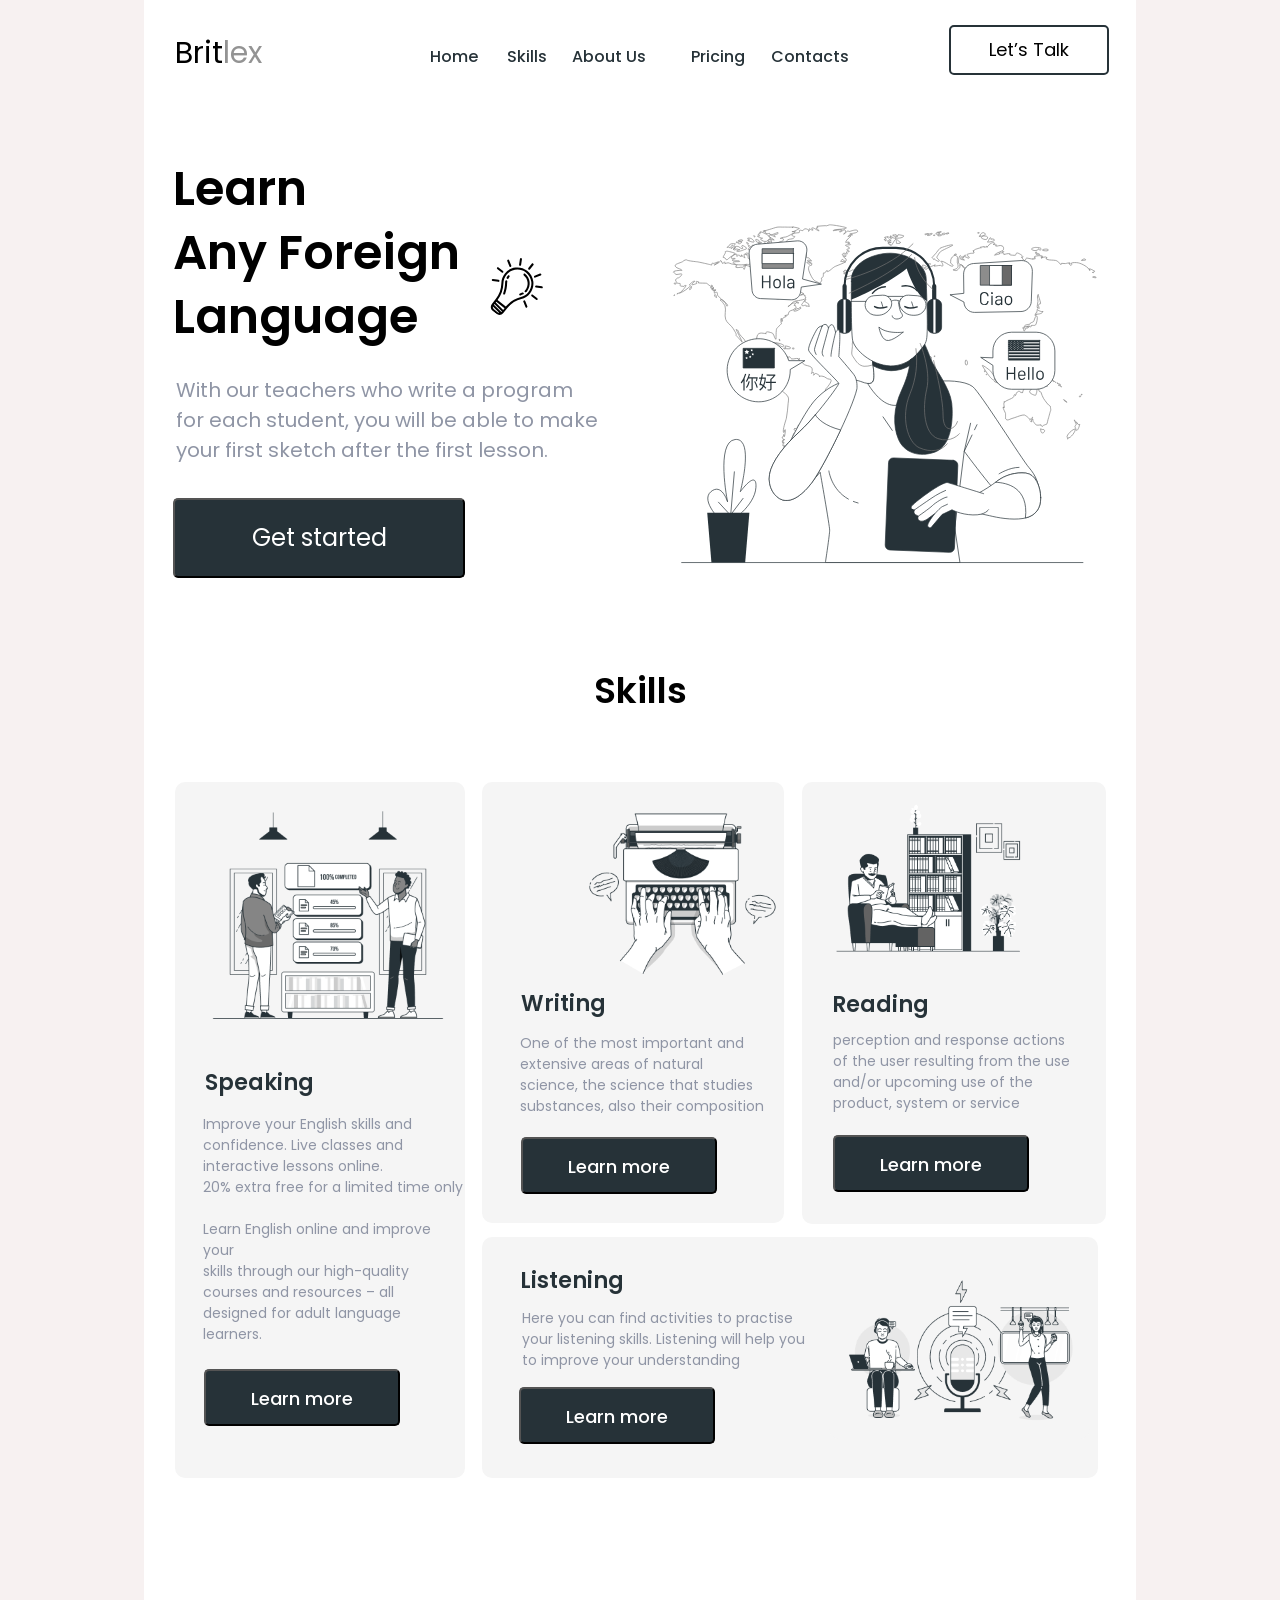
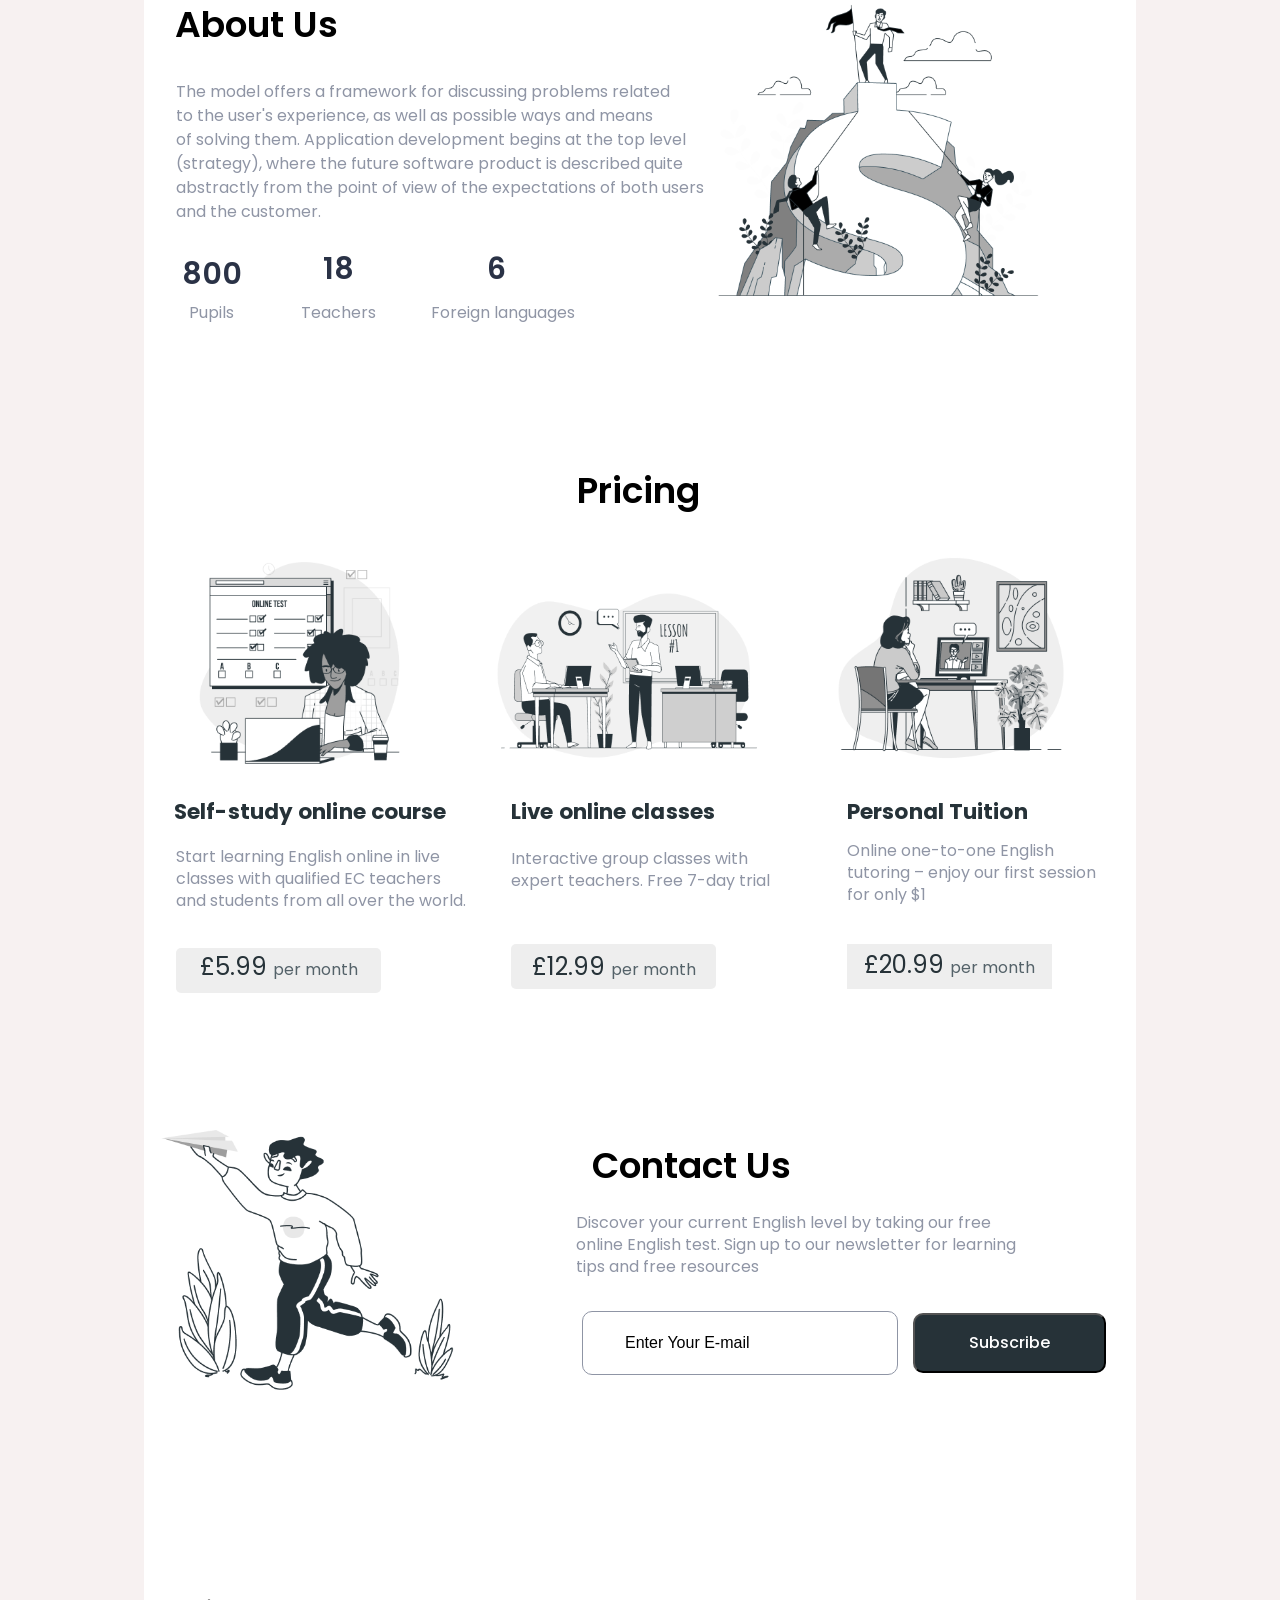
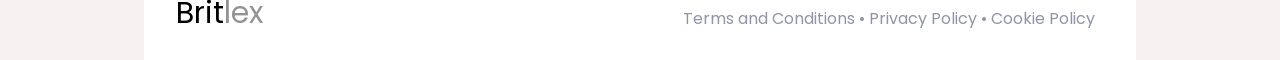
==== desktop922.html @ 89e2dfa2 "130426" ====
<!DOCTYPE html>
<html lang="en">

<head>
    <meta charset="UTF-8">
    <meta name="viewport" content="width=device-width, initial-scale=1.0">
    <title>Britlex</title>

    <link rel="preconnect" href="https://fonts.googleapis.com">
    <link rel="preconnect" href="https://fonts.gstatic.com" crossorigin>
    <link
        href="https://fonts.googleapis.com/css2?family=Poppins:ital,wght@0,100;0,200;0,300;0,400;0,500;0,600;0,700;0,800;0,900;1,100;1,200;1,300;1,400;1,500;1,600;1,700;1,800;1,900&display=swap"
        rel="stylesheet">

    <link rel="stylesheet" href="./styles/normalize.css">
    <link rel="stylesheet" href="./styles/desktop922.css">
</head>


<body>

    <section class="desktop"><!--НАЧАЛО desktop -->
        <section class="header"> <!--1 НАЧАЛО header -->
            <div class="container">
                <div class="nav_flex">
                    <div class="nav_TheTitle">Brit<span>lex</span></div>
                    <div class="nav-bar_flex">
                        <div class="nav-bar text_Home">Home</div>
                        <div class="nav-bar text_Skills">Skills</div>
                        <div class="nav-bar text_AboutUs">About Us</div>
                        <div class="nav-bar text_Pricing ">Pricing</div>
                        <div class="nav-bar text_Contacts ">Contacts</div>
                    </div>
                    <button class="navbtn">Let’s Talk</button>
                </div>

                <div class="cover-box_grid">

                    <div class="cover-box_text">

                        <div class="box-text_img-flex">

                            <div class="cover-box_text-h1">
                                Learn <br>Any Foreign <br>Language
                            </div>

                            <div class="box-text_img-lamp">
                                <img src="./images/light-bulb-svgrepo-com 1.svg" alt="">
                            </div>
                        </div>

                        <div class="cover-box_text-p">
                            With our teachers who write a program<br>
                            for each student, you will be able to make
                            <br> your first sketch after the first lesson.
                        </div>
                        <button class="cover-btn">Get started</button>
                    </div>

                    <div class="cover-box_img"><img src="./images/cover.svg" alt=""></div>
                </div><!--END cover-box_flex -->


            </div><!--END container -->
        </section><!--END header -->


        <section class="skills"><!--2 НАЧАЛО section  Skills -->
            <div class="container-skills">
                <h2>Skills</h2>

                <div class="skills__grid">

                    <!-- Элемент 1 -->
                    <div class="skills-item1 speaking">
                        <div class="skills-image_speaking">
                            <img src="images/Shared goals-bro 1.png" alt="Speaking">
                        </div>
                        <div class="skills-content_speaking">
                            <h3>Speaking</h3>
                            <p>Improve your English skills and <br>
                                confidence. Live classes and <br>
                                interactive lessons online. <br>
                                20% extra free for a limited time only<br>
                                <br>
                                Learn English online and improve<br>
                                your<br>
                                skills through our high-quality<br>
                                courses and resources – all<br>
                                designed for adult language<br>
                                learners.

                            </p>
                            <button class="btn__skills_speaking">
                                <div class="btn-text"> Learn more</div>
                            </button>

                        </div><!--END skills-content_speaking -->
                    </div><!--END skills-item1 speaking -->


                    <!-- Элемент 2 -->
                    <div class="skills-item2 writing">
                        <div class="skills-image_writing">
                            <img src="images/Typewriter-bro 2.png" alt="reading">
                        </div>
                        <div class="skills-content_writing">
                            <h3>Writing</h3>
                            <p>One of the most important and<br>
                                extensive areas of natural<br>
                                science, the science that studies<br>
                                substances, also their composition
                            </p>
                            <button class="btn__skills_writing">
                                <div class="btn-text"> Learn more</div>
                            </button>

                        </div><!--END skills-content_writing-->
                    </div><!--END skills-item2 writing -->



                    <!-- Элемент 3 -->
                    <div class="skills-item3 reading">
                        <div class="skills-image_reading">
                            <img src="images/House bookshelves-bro 3.png" alt="reading">
                        </div>
                        <div class="skills-content_reading">
                            <h3>Reading</h3>
                            <p>perception and response actions<br>
                                of the user resulting from the use<br>
                                and/or upcoming use of the<br>
                                product, system or service
                            </p>
                            <button class="btn__skills_reading">
                                <div class="btn-text"> Learn more</div>
                            </button>

                        </div><!--END skills-content_reading-->
                    </div><!--END skills-item3 reading -->


                    <!-- Элемент 4 -->
                    <div class="skills-item4_flex listening">
                        <div class="skills-image_listening">
                            <img src="images/Podcast audience-bro 4.png" alt="reading">
                        </div>
                        <div class="skills-content_listening">
                            <h3>Listening</h3>
                            <p>Here you can find activities to practise <br>
                                your listening skills. Listening will help you<br>
                                to improve your understanding
                            </p>
                            <button class="btn__skills_listening">
                                <div class="btn-text"> Learn more</div>
                            </button>

                        </div><!--END skills-content_listening-->
                    </div><!--END skills-item4 listening -->

                </div><!--END skills__grid -->
            </div><!--END container -->
        </section><!--END section  Skills -->


        <section class="aboutUs"><!--3 НАЧАЛО   About Us-->
            <div class="container">
                <div class="aboutUs-flex">
                    <div class="aboutUs-content">
                        <h3>About Us</h3>
                        <p>The model offers a framework for discussing problems related<br>
                            to the user's experience, as well as possible ways and means<br>
                            of solving them. Application development begins at the top level<br>
                            (strategy), where the future software product is described quite<br>
                            abstractly from the point of view of the expectations of both users<br>
                            and the customer.
                        </p>
                        <div class="aboutUs-numbers_flex">
                            <div class="numbers number_800"> 800 </div>
                            <div class="numbers number_18"> 18 </div>
                            <div class="numbers number_6"> 6 </div>
                        </div>
                        <div class="aboutUs-numbers_text-flex">
                            <div class="Pupils_text">Pupils</div>
                            <div class="Teachers_text">Teachers</div>
                            <div class="Foreign_text">Foreign languages</div>
                        </div>


                    </div>
                    <div class="aboutUs-image"><img src="./images/Business competition-bro 1.png" alt="aboutUs-image">
                    </div>
                </div>
            </div>
        </section><!--END section  About Us -->


        <section class="pricing"><!--4 НАЧАЛО   Pricing-->
            <div class="container">
                <h3>Pricing</h3>
                <div class="pricing-grid">

                    <!-- 1 элемент -->
                    <div class="self-study">
                        <div class="self-study_img">
                            <img src="./images/Online test-bro 1.png" alt="self-study_img">
                        </div>
                        <div class="self-study_content">
                            <div class="self-study_content-h4">
                                <h4>Self-study online course</h4>
                            </div>
                            <div class="self-study_content-p">
                                <p>Start learning English online in live<br>
                                    classes with qualified EC teachers<br>
                                    and students from all over the world.</p>
                            </div>
                            <button class="self-study__btn">
                                <div class="btn-text1">£5.99 <span>per month</span></div>
                            </button>
                        </div>
                    </div>

                    <!-- 2 элемент -->
                    <div class="live">
                        <div class="live_img">
                            <img src="./images/Lesson-bro 2.png" alt="live_img">
                        </div>
                        <div class="live_content">
                            <div class="live_content-h4">
                                <h4>Live online classes</h4>
                            </div>
                            <div class="live_content-p">
                                <p>Interactive group classes with<br>
                                    expert teachers. Free 7-day trial</p>
                            </div>
                            <button class="live__btn">
                                <div class="btn-text2">£12.99 <span>per month</span></div>
                            </button>
                        </div>
                    </div>

                    <!-- 3 элемент -->
                    <div class="personal">
                        <div class="personal_img">
                            <img src="./images/Webinar-bro 3.png" alt="personal_img">
                        </div>
                        <div class="personal_content">
                            <div class="personal_content-h4">
                                <h4>Personal Tuition</h4>
                            </div>
                            <div class="personal_content-p">
                                <p>Online one-to-one English<br>
                                    tutoring – enjoy our first session<br>
                                    for only $1</p>
                            </div>
                            <button class="personal__btn
                            ">
                                <div class="btn-text3">£20.99 <span>per month</span></div>
                            </button>
                        </div>
                    </div>

                </div>
            </div>
        </section><!--END section  Pricing -->


        <section class="contactUs"><!--5 НАЧАЛО   Contact Us-->
            <div class="container-contactUs">
                <div class="contactUs-flex">
                    <div class="contactUs-img">
                        <img src="./images/Contact Us.png" alt="Contact Us.png">
                    </div>
                    <div class="contactUs-content">
                        <h3>Contact Us</h3>
                        <p>Discover your current English level by taking our free<br>
                            online English test. Sign up to our newsletter for learning<br>
                            tips and free resources
                        </p>
                        <div class="contactUs-form">
                            <form>
                                <input type="text" id="fname" value="         Enter Your E-mail">
                                <button>Subscribe</button>
                            </form>
                        </div>
                    </div>
                </div>
                <div class="contactUs_line"></div>
            </div><!--END container-contactUs -->

        </section><!--END section  Contact Us -->


        <section class="footer"><!--6 НАЧАЛО   footer-->
            <div class="container">
                <div class="footer-flex">
                    <div class="footer_TheTitle">Brit<span>lex</span></div>
                    <div class="footer-text">Terms and Conditions • Privacy Policy • Cookie Policy</div>

                </div>
            </div>
        </section><!--END section  footer -->



    </section><!--END desktop -->



</body>

</html>
---- styles/desktop922.css ----
html {
    box-sizing: border-box;

}
*, *::before, *::after {
    block-size: inherit;
}

body {
    margin: 0;
  font-family: 'Calibri', sans-serif;
    max-width: 2560px;
    max-height: 5000px;
    background: #f7f1f1
}
h1,h2,h3,h4,h5,h6 {
    margin: 0;
}

:root {
  --font-family: "Poppins", sans-serif;

}

/* НАЧАЛО: SECTION Desktop HD   */
.desktop {
width: 992px;
height: 3260px;
margin: 0 auto;
background: #ffffff
}

.container {
padding: 0 21px;
margin: 0 auto;
}
.container-skills {
  margin: 0 auto;
padding: 0 26px;
}
/* КОНЕЦ: SECTION Desktop HD */

/*1 НАЧАЛО header  *//* Section 1 */
.header {
width: 992px;
height: 602px;
box-sizing: border-box;
background: #ffffff;
}

.nav_flex {
    height: 140px;
display: flex;
}
.nav_TheTitle {
   padding-top: 36px;
   padding-left: 10px;

font-family: var(--font-family);

font-weight: 400;
font-size: 30px;
color: #000;
}
.nav_TheTitle span {
color: #939393;
}




.nav-bar_flex {
display: flex;
padding-top: 48px;

}
.nav-bar {
font-family: var(--font-family);
font-weight: 500;
font-size: 16px;
color: #263238;
}
.text_Home {
padding-left: 168px;

}
.text_Skills {
padding-left: 29px;

}
.text_AboutUs {
padding-left: 25px;

}
.text_Pricing {
padding-left: 45px;

}
.text_Contacts {
padding-left: 26px;
}

.navbtn {
  width: 160px;
  height: 50px;
  margin-top: 25px;
  margin-left: 100px;

  border: 2px solid #263238;
  border-radius: 5px;

  font-size: 15px;
  padding: 12px;
  border-radius: 5px;
  cursor: pointer;
  background: #ffffff;

font-family: var(--font-family);
font-weight: 400;
font-size: 18px;
color: #000;
}

.navbtn:hover {
  background-color: #ebf0f1;
}



.cover-box_grid {
 display: grid;
 height: 480px;
   grid-template-areas:
  "one two";
}
.cover-box_text {
   grid-area: one;
}
.cover-box_img {
   grid-area: two;
}




.cover-box_text {
width: 460px;
height: 460px;
}

.box-text_img-flex {
display: flex;
width: 460px;
height: 200px;

padding-left: 2px;
}
.box-text_img-lamp {
width: 88px;
height: 88px;

padding-top: 104px;
padding-left: 10px;
}

.cover-box_text-h1 {
  height: 50px;
padding-top: 17px;
padding-left: 6px;

font-family: var(--font-family);
font-weight: 600;
font-size: 48px;
line-height: 133%;
color: #000;

}

.cover-box_text-p {
height: 100px;

    padding-top: 36px;
    padding-left: 11px;

font-family: var(--font-family);
font-weight: 400;
font-size: 20px;
line-height: 149%;

color: #8f95a5;
}

.cover-btn {
width: 292px;
height: 80px;
margin-top: 22px;
margin-left: 8px;

background: #263238;
border-radius: 5px;
cursor: pointer;

font-family: var(--font-family);
font-weight: 400;
font-size: 24px;
color: #fff;
}
.cover-btn:hover {
  background: #3f4c52;
}

.cover-box_img {
width: 460px;
height: 460px;

padding-top: 3px;
padding-left: 29px;
}
/* END header  */

/*2 НАЧАЛО skills  *//* Section 2 */
.skills {
width: 992px;
height: 937px;
box-sizing: border-box;
background: #ffffff;
}
.skills h2{
  height: 120px;
padding-top: 49px;
padding-left: 424px;

font-family: 'Poppins';
font-style: normal;
font-weight: 600;
font-size: 36px;
line-height: 80px;
/* identical to box height, or 222% */

color: #000000;
}


/* Grid */
.skills__grid {
  display: grid;
  gap: 13px;

  margin-top: 11px;
  grid-template-areas:
  "one two three"
  "one four four";
  justify-content: space-evenly;
    align-items: stretch;
  align-content: start;
}
.speaking {
  grid-area: one;
}
.writing {
  grid-area: two;
}
.reading {
  grid-area: three;
}
.listening {
  grid-area: four;
  flex-direction: row;
}
.listening .skills__grid-image {
  order: 1;
}
/* Grid */

/* Элемент 1 */
.skills-item1 {
  max-width: 303px;
height: 696px;



background: #F5F5F5;
border-radius: 10px;
}

.skills-image_speaking {
 width: 260px;
height: 260px;

padding-left: 23px;
}

.skills-content_speaking {
width: 290px;



}
.skills-content_speaking h3 {
height: 10px;
padding-top: 28px;
padding-left: 30px;

font-family: var(--font-family);
font-weight: 600;
font-size: 22px;

color: #263238;
}

.skills-content_speaking p {
height: 230px;

padding-top: 20px;
padding-left: 28px;


font-family: var(--font-family);
font-weight: 400;
font-size: 14px;
line-height: 21px;

color: #8f95a5;
}

.btn__skills_speaking {
width: 196px;
height: 57px;
margin-top: 11px;
margin-left: 29px;

text-align: center;

background: #263238;
border-radius: 5px;
cursor: pointer;
}
.btn-text {
padding-top: 17px;
margin: auto;

font-family: var(--font-family);
font-weight: 500;
font-size: 18px;
color: #fff;
}

/*  Элемент 2 */
.skills-item2 {
width: 302px;
height: 441px;


background: #F5F5F5;
border-radius: 10px;
}

.skills-image_writing {
position: absolute;
width: 205px;
height: 205px;

padding-top: 6px;
padding-left: 97px;

}

.skills-content_writing {
width: 286px;
height: 222px;
}
.skills-content_writing h3 {
height: 50px;
padding-top: 182px;
padding-left: 39px;

font-family: 'Poppins';
font-style: normal;
font-weight: 600;
font-size: 22px;
line-height: 80px;
/* or 364% */

color: #263238;
}


.skills-content_writing p {
height: 90px;
padding-top: 5px;
padding-left: 38px;

font-family: var(--font-family);
font-weight: 400;
font-size: 14px;
line-height: 21px;

color: #8f95a5;
}

.btn__skills_writing {
border-radius: 5px;
width: 196px;
height: 57px;
margin-left: 39px;

background: #263238;
border-radius: 5px;
cursor: pointer;
}

.btn__skills_writing .btn-text {
font-family: var(--font-family);
font-weight: 500;
font-size: 18px;
color: #fff;
}



/*  Элемент 3 */
.skills-item3 {
width: 304px;
height: 442px;

border-radius: 10px;
background: #F5F5F5;
}

.skills-image_reading {
width: 243px;
height: 162px;
margin-top: 16px;
margin-left: 7px;
padding-top: 5px;

  position: relative;
margin-top: 11px;


}

.skills-content_reading {
width: 286px;
height: 222px;
}

.skills-content_reading h3 {
height: 30px;
padding-top: 5px;padding-left: 30px;

font-family: var(--font-family);
font-weight: 600;
font-size: 22px;
line-height: 364%;
color: #263238;
}

.skills-content_reading p {
height: 80px;
padding-top: 21px;
padding-left: 31px;

font-family: var(--font-family);
font-weight: 400;
font-size: 14px;
line-height: 21px;
color: #8f95a5;
}

.btn__skills_reading {
border-radius: 5px;
width: 196px;
height: 57px;
margin-top: 11px;
margin-left: 31px;

background: #263238;
cursor: pointer;
}
.btn__skills_reading .btn-text {
font-family: var(--font-family);
font-weight: 500;
font-size: 18px;
color: #fff;
}

/*  Элемент 4 */
.skills-item4_flex {
border-radius: 10px;
width: 616px;
height: 241px;

display: flex;
  flex-direction: row-reverse;
  justify-content: space-around;

background: #F5F5F5;
}

.skills-image_listening {
border-radius: 10px;
width: 254px;
height: 169px;
padding-top: 33px;
padding-left: 7px;

background: #f5f5f5;
}

.skills-content_listening {
width: 324px;
height: 205px;
}
.skills-content_listening h3 {
height: 50px;
padding-top: 4px;
padding-left: 30px;

font-family: var(--font-family);
font-weight: 600;
font-size: 22px;
line-height: 364%;
color: #263238;
}
.skills-content_listening p {
height: 50px;
padding-top: 3px;
padding-left: 32px;

font-family: var(--font-family);
font-weight: 400;
font-size: 14px;
line-height: 21px;
color: #8f95a5;
}

.btn__skills_listening {
border-radius: 5px;
width: 196px;
height: 57px;
margin-top: 15px;
margin-left: 29px;

background: #263238;
cursor: pointer;
}

.btn__skills_listening .btn-text {
font-family: var(--font-family);
font-weight: 500;
font-size: 18px;
color: #fff;
}

/* END skills  */

/*3 НАЧАЛО About Us  *//* Section 3 */
.aboutUs {
width: 992px;
height: 420px;
box-sizing: border-box;
background: #ffffff;
}
.aboutUs-flex {
display: flex;
margin-top: 44px;
}
.aboutUs-content {
width:546px;
height: 345px;
}
.aboutUs-content h3 {
height: 70px;
padding-top: 2px;
padding-left: 10px;

font-family: var(--font-family);
font-weight: 600;
font-size: 36px;
line-height: 222%;
color: #000;
}
.aboutUs-content p {
height: 130px;
padding-top: 9px;
padding-left: 11px;

font-family: var(--font-family);
font-weight: 400;
font-size: 16px;
line-height: 24px;
color: #8f95a5;
}

.aboutUs-numbers_flex {
 display: flex;
justify-content: flex-start;

width: 455px;
height: 50px;
}
.numbers {
font-family: var(--font-family);
font-weight: 600;
font-size: 30px;
line-height: 267%;
color: #2a3246;
}
.number_800 {
  width: 150px;

  padding-top: 8px;
  padding-left: 17px;
}
.number_18 {
  width: 150px;

  padding-top: 3px;
  padding-left: 8px;
}

.number_6 {
    width: 150px;
    padding-top: 3px;
    padding-left: 31px;


}

.aboutUs-text p {
  padding-top: 26px;
  padding-left: 28px;
font-family: var(--font-family);
font-weight: 400;
font-size: 20px;
color: #8f95a5;
}

.aboutUs-numbers_text-flex {
  display: flex;
  width: 500px;
  height: 50px;
margin-top: 10px;
margin-left: 21px;

font-family: var(--font-family);
font-weight: 400;
font-size: 16px;
color: #8f95a5;
}

.Pupils_text {
height: 18px;
padding-top: 18px;
padding-left: 3px;
}
.Teachers_text {
height: 18px;
padding-top: 18px;
padding-left: 67px;
}
.Foreign_text {
height: 18px;
padding-top: 18px;
padding-left: 55px;
}


.aboutUs-image {
width: 336px;
height: 336px;

}


/* END About Us  */


/*4 НАЧАЛО Pricing  *//* Section 4 */
.pricing {
width: 992px;
height: 611px;
box-sizing: border-box;
background: #ffffff;
}

.pricing h3 {
height: 70px;
padding-top: 48px;
padding-left: 412px;

font-family: var(--font-family);
font-weight: 600;
font-size: 36px;
line-height: 222%;
color: #000;
}
/* Grid */
.pricing-grid {
display: grid;
  gap: 20px;
  grid-template-areas: "one two three";
  justify-content: start;
  align-items: stretch;
  align-content: start;
}

/* 1 элемент */
.self-study {
  width: 295px;
  height: 488px;
  grid-area: one;
}
.self-study_img {
width: 222px;
height: 222px;

padding-top: 31px;
padding-left: 24px;
}
.self-study_content {
  width: 306px;
  height: 219px;

}
.self-study_content-h4 {
height: 20px;
padding-top: 26px;
padding-left: 9px;

font-family: var(--font-family);
font-weight: 500;
font-size: 21.5px;
letter-spacing: 0.1px;

color: #263238;
}
.self-study_content-p {
height: 70px;
padding-top: 10px;
padding-left: 11px;

font-family: var(--font-family);
font-weight: 400;
font-size: 16px;
line-height: 22px;
color: #8f95a5;
}

.self-study__btn {
border-radius: 5px;
width: 205px;
height: 45px;
margin-top: 48px;
margin-left: 11px;

border: none;
cursor: pointer;
background: #eee;
}
.self-study__btn:hover {
  background-color: #ebf0f1;
}

.btn-text1 {
  padding-top: 4px;
font-family: var(--font-family);
font-weight: 400;
font-size: 24px;
color: #263238;
}
.btn-text1 span {
font-family: var(--font-family);
font-weight: 400;
font-size: 16px;
color: #546269;
}

/* 2 элемент */
.live {
  width: 295px;
  height: 488px;
  grid-area: two;
}
.live_img {
width: 267px;
height: 195px;

padding-top: 56px;
padding-left: 12px;
}
.live_content {
 width: 300px;
 height: 205px;

}
.live_content-h4 {
height: 30px;
padding-top: 28px;
padding-left: 31px;


font-family: var(--font-family);
font-weight: 600;
font-size: 21.5px;
letter-spacing: 0.1px;
color: #263238;
/* letter-spacing: 0.002em; */
}
.live_content-p {
height: 100px;
padding-top: 2px;
padding-left: 31px;

font-family: var(--font-family);
font-weight: 400;
font-size: 16px;
line-height: 22px;
color: #8f95a5;
}
.live__btn {
border-radius: 5px;
width: 205px;
height: 45px;
margin-top: 12px;margin-left: 31px;

border: none;
cursor: pointer;
background: #eee;
}
.live__btn:hover {
  background-color: #ebf0f1;
}
.btn-text2 {
  padding-top: 8px;
font-family: var(--font-family);
font-weight: 400;
font-size: 24px;
color: #263238;
}
.btn-text2 span {
font-family: var(--font-family);
font-weight: 400;
font-size: 16px;
color: #546269;
}

/* 3 элемент */
.personal {
   width: 297px;
    height: 453px;
  grid-area: three;
}
.personal_img {
width: 242px;
height: 242px;

padding-top: 19px;
padding-left: 35px;
}
.personal_content {
 width: 350px;
 height: 217px;

}
.personal_content-h4 {
height: 20px;
padding-top: 18px;
padding-left: 52px;

font-family: var(--font-family);
font-weight: 600;
font-size: 21.5px;
letter-spacing: 0.1px;
color: #263238;

}
.personal_content-p {
height: 120px;
padding-top: 4px;
padding-left: 52px;

font-family: var(--font-family);
font-weight: 400;
font-size: 16px;
line-height: 22px;
color: #8f95a5;
}
.personal__btn {
width: 205px;
height: 45px;
margin-left: 52px;

border: none;
cursor: pointer;
background: #eee;
}
.personal__btn:hover {
  background-color: #ebf0f1;
}

.btn-text3 {
  padding-top: 6px;

font-family: var(--font-family);
font-weight: 400;
font-size: 24px;
color: #263238;
}
.btn-text3 span {
font-family: var(--font-family);
font-weight: 400;
font-size: 16px;
color: #546269;
}

/* END Pricing  */


/*5 НАЧАЛО Contact Us  *//* Section 5 */
.contactUs {
    width: 992px;
height: 440px;
margin-top: 112px;
box-sizing: border-box;
background: #ffffff;
}
.container-contactUs {
  margin: 0;
padding: 0 13px;
}
.contactUs-flex {
  height: 440px;
 display: flex;
}

.contactUs-img {
  width: 312px;
height: 281px;
margin-top: 4px;

}

.contactUs-content {
width: 600px;
height: 256px;
}
.contactUs-content h3 {
height: 70px;
padding-left: 123px;

font-family: var(--font-family);
font-weight: 600;
font-size: 36px;
line-height: 222%;
color: #000;
}
.contactUs-content p {
height: 70px;
padding-left: 107px;

font-family: var(--font-family);
font-weight: 400;
font-size: 16px;
line-height: 22px;
color: #8f95a5;
}
.contactUs-form {
width: 555px;
height: 100px;

margin-top: 29px;
margin-left: 113px;
}
.contactUs-form input {
border: 1px solid #8f95a5;
border-radius: 10px;
width: 310px;
height: 60px;
}
.contactUs-form button {
border-radius: 10px;
width: 193px;
height: 60px;
margin-left: 11px;
cursor: pointer;


font-family: var(--font-family);
font-weight: 500;
font-size: 16px;
background: #263238;
color: #fff;
}

.contactUs-form button:hover {
  background: #03537e;
}
.contactUs_line {
width: 929px;
height: 1px;




background: #c4c4c4;
}

/* END Contact Us  */


/*6 НАЧАЛО footer  *//* Section 6 */
.footer {
    width: 992px;
height: 80px;
box-sizing: border-box;
 background: #ffffff;
}
.footer-flex {
  display: flex;
}
.footer_TheTitle {
height: 20px;
padding-top: 30px;
padding-left: 11px;

font-family: var(--font-family);
font-weight: 400;
font-size: 30px;
color: #000;
}
.footer_TheTitle span {
color: #939393;
}
.footer-text {
height: 18px;
padding-top: 44px;
padding-left: 420px;

font-family: var(--font-family);
font-weight: 400;
font-size: 16px;
color: #8f95a5;
}

/* END footer  */



/*@media  */




/* @media (max-width: 992px) {
    .container {
margin: 0 auto;
padding: 0 120px;
}
.container-skills {
  margin: 0 auto;
padding: 0 120px;
}
}
@media (max-width: 767px) {
    .container {
margin: 0 auto;

}
}
@media (max-width: 575px) {
    .container {
margin: 0 auto;

}
}
@media (max-width: 320px) {
    .container {
margin: 0 auto;

}
} */
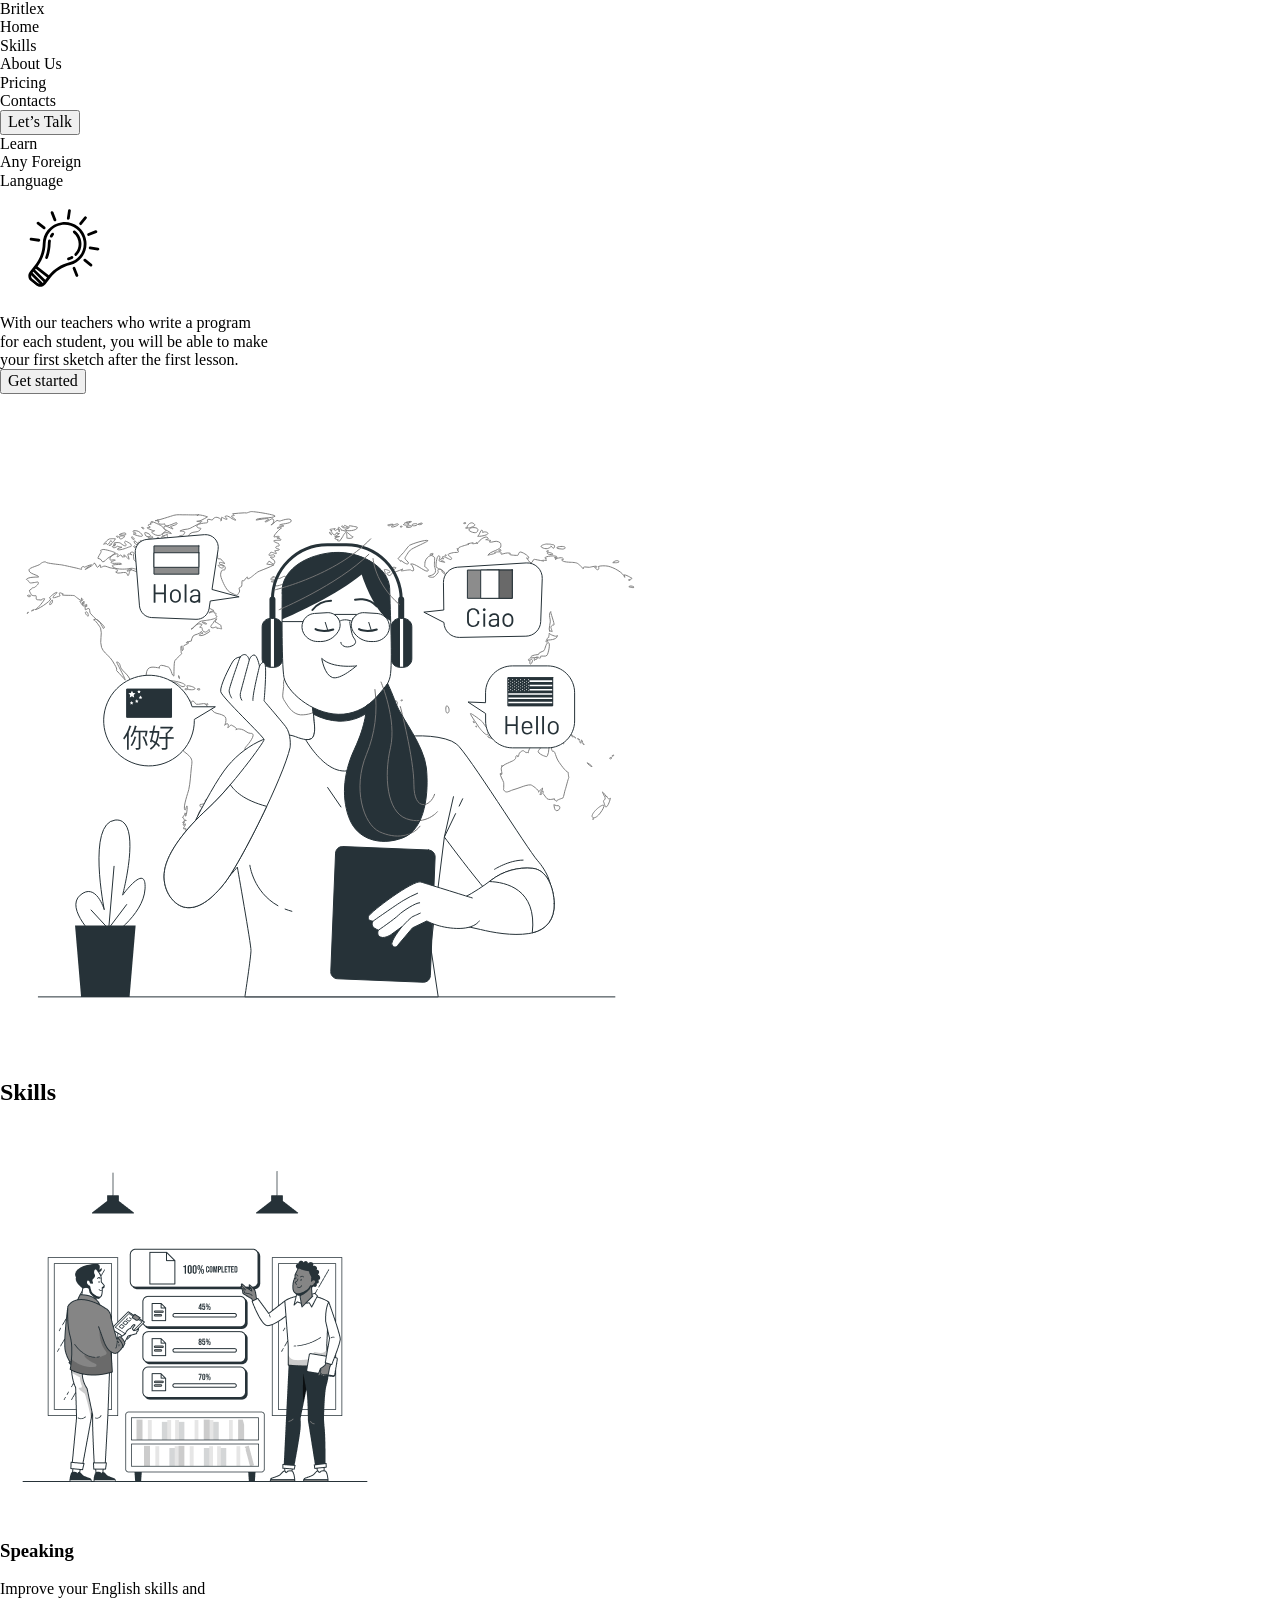
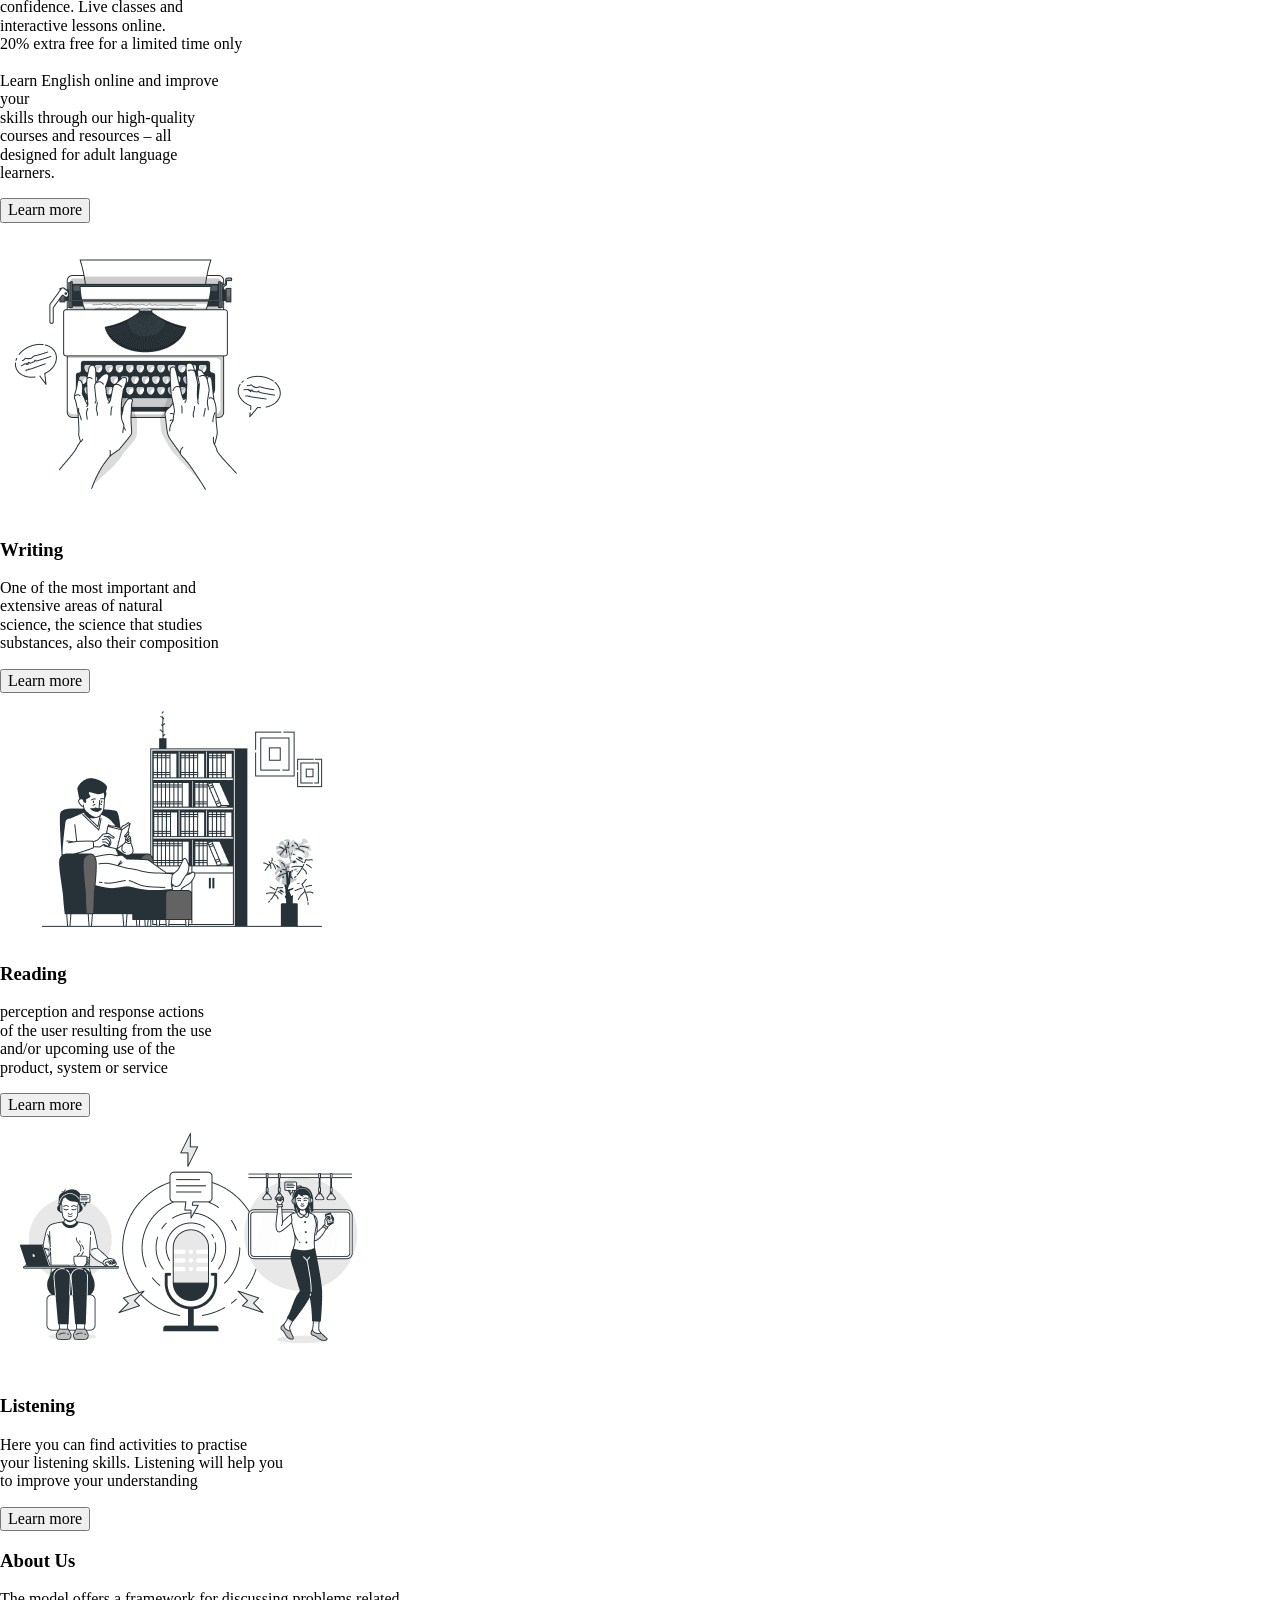
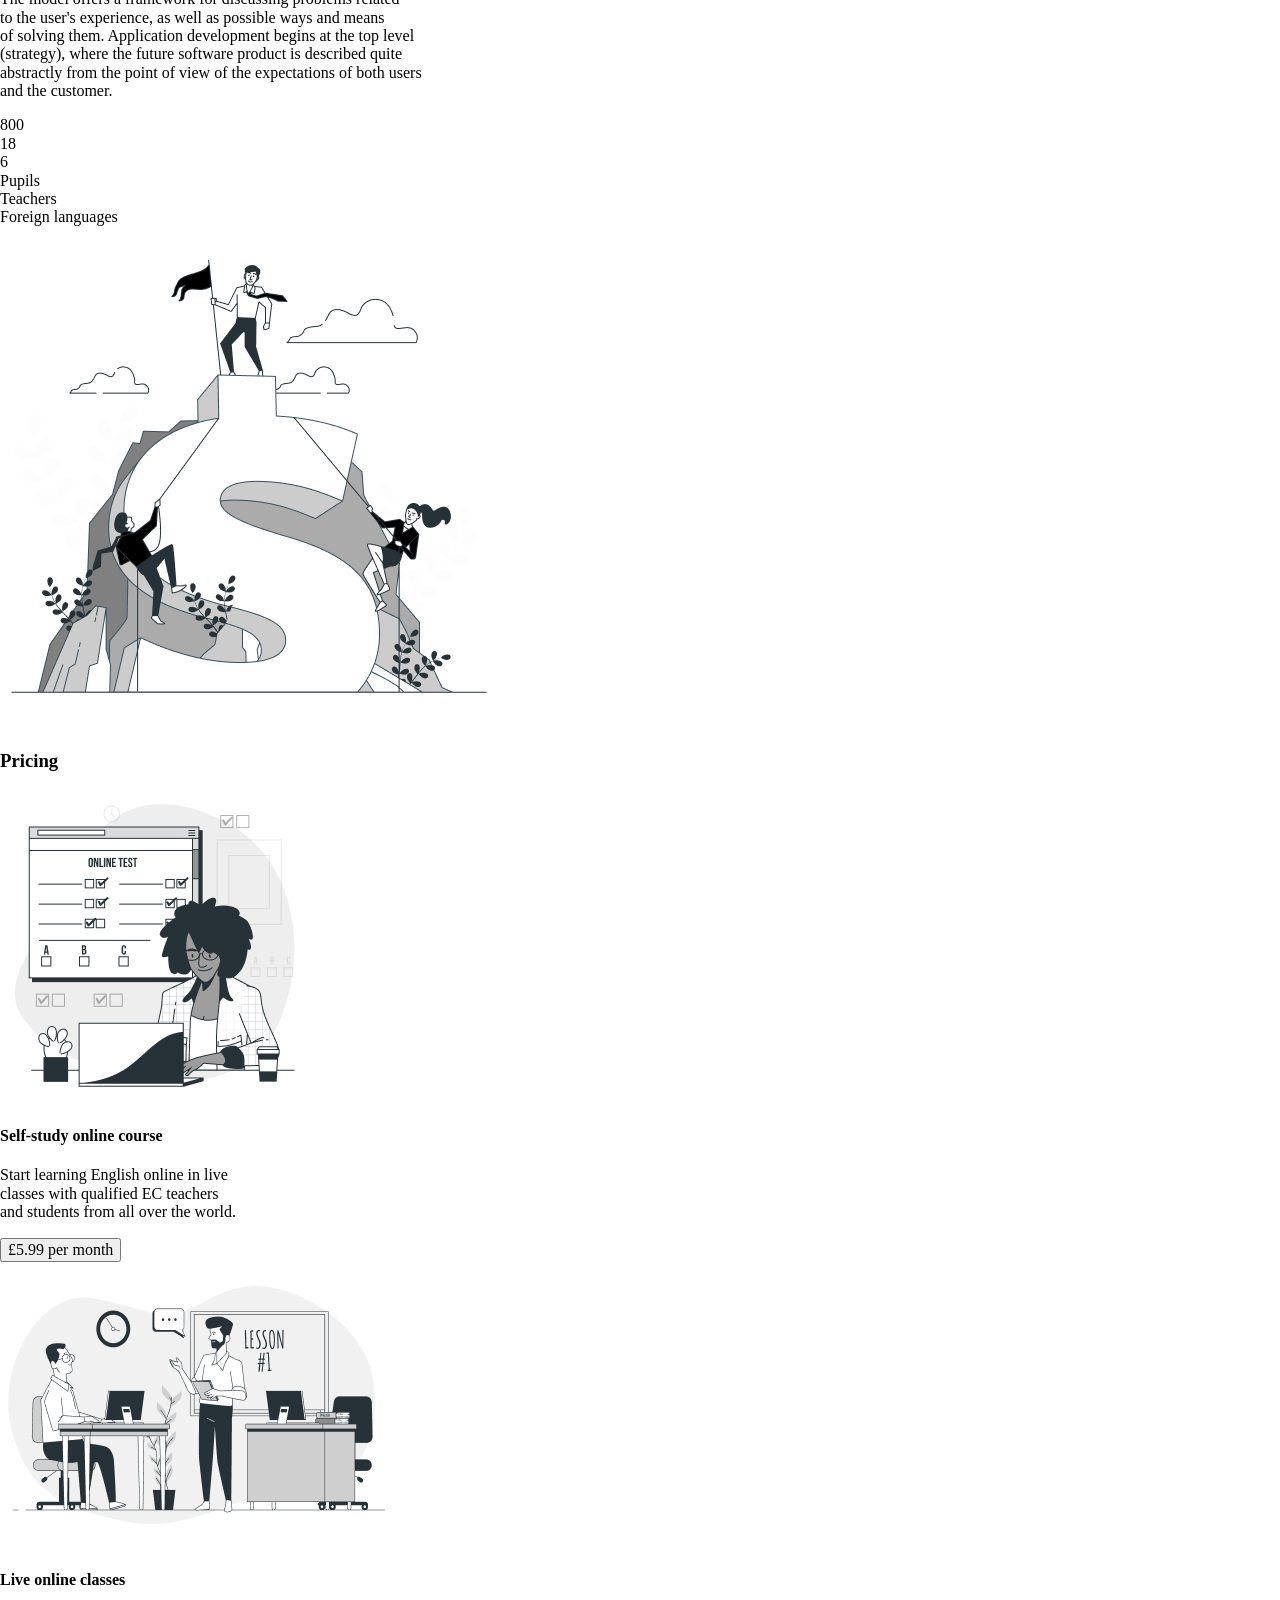
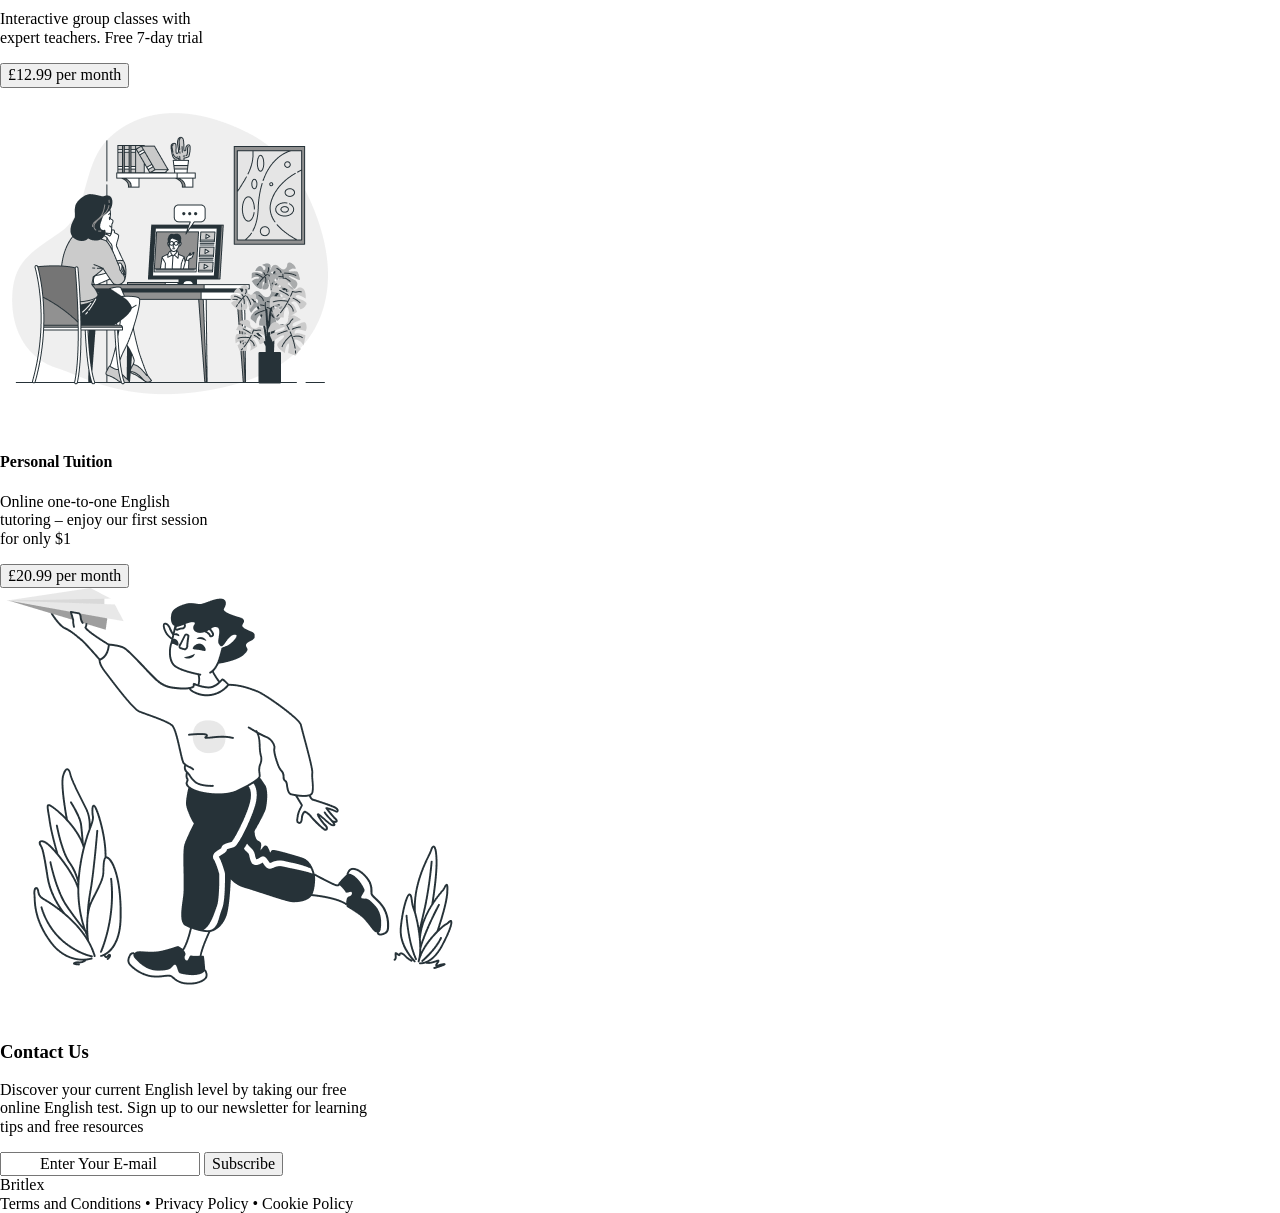
==== commit 7070dc31: "170426_1" ====
--- a/desktop922.html
+++ b/desktop922.html
@@ -13,7 +13,8 @@
         rel="stylesheet">
 
     <link rel="stylesheet" href="./styles/normalize.css">
-    <link rel="stylesheet" href="./styles/desktop922.css">
+    <link rel="stylesheet" media="screen and (min-width: 1600px)" href="./styles/desktop1600.css">
+    <link rel="stylesheet" media="screen and (max-width: 992px)" href="./styles/desktop922.css">
 </head>
 
 
--- a/styles/desktop1600.css
+++ b/styles/desktop1600.css
@@ -0,0 +1,1009 @@
+html {
+    box-sizing: border-box;
+
+}
+*, *::before, *::after {
+    block-size: inherit;
+}
+
+body {
+    margin: 0;
+  font-family: 'Calibri', sans-serif;
+    max-width: 2560px;
+    max-height: 5000px;
+    background: #f5f2f2
+}
+h1,h2,h3,h4,h5,h6 {
+    margin: 0;
+}
+
+:root {
+  --font-family: "Poppins", sans-serif;
+
+}
+
+/* НАЧАЛО: SECTION Desktop HD   */
+.desktop {
+width: 1600px;
+height: 4642px;
+margin: 0;
+background: #F5F5F5;
+}
+
+.container {
+  max-width: 1600px;
+margin: 0 auto;
+padding: 0 120px;
+}
+/* КОНЕЦ: SECTION Desktop HD */
+
+/*1 НАЧАЛО header  *//* Section 1 */
+.header {
+width: 1600px;
+height: 892px;
+box-sizing: border-box;
+background: #ffffff;
+}
+
+.nav_flex {
+    height: 140px;
+display: flex;
+}
+.nav_TheTitle {
+    height: 30px;
+    padding-top: 65px;
+padding-left: 9px;
+padding-right: 253px;
+font-family: var(--font-family);
+font-weight: 400;
+font-size: 36px;
+color: #000;
+}
+.nav_TheTitle span {
+color: #939393;
+}
+.nav-bar_flex {
+display: flex;
+width: 760px;
+height: 30px;
+padding-top: 75px;
+}
+.nav-bar {
+ font-family: var(--font-family);
+font-weight: 600;
+font-size: 20px;
+color: #263238;
+}
+.text_Home {
+height: 20px;
+padding-right: 36px;
+}
+.text_Skills {
+height: 20px;
+padding-right: 29px;
+}
+.text_AboutUs {
+height: 20px;
+padding-right: 57px;
+}
+.text_Pricing {
+height: 20px;
+padding-right: 30px;
+}
+.text_Contacts {
+height: 20px;
+}
+
+.navbtn {
+  width: 220px;
+  height: 70px;
+  margin-top: 58px;
+  border: 2px solid #263238;
+  border-radius: 5px;
+  font-size: 15px;
+  padding: 12px;
+  border-radius: 5px;
+  cursor: pointer;
+  background: #ffffff;
+
+  font-family: 'Poppins';
+font-style: normal;
+font-weight: 400;
+font-size: 24px;
+line-height: 36px;
+/* identical to box height */
+
+color: #000000;
+}
+
+.navbtn:hover {
+  background-color: #ebf0f1;
+}
+
+
+
+.cover-box_grid {
+ display: grid;
+ height: 662px;
+   grid-template-areas:
+  "one two";
+}
+.cover-box_text {
+   grid-area: one;
+}
+.cover-box_img {
+   grid-area: two;
+}
+
+
+
+
+.cover-box_text {
+width: 660px;
+height: 660px;
+}
+
+.box-text_img-flex {
+display: flex;
+width: 660px;
+height: 350px;
+
+padding-left: 2px;
+}
+.box-text_img-lamp {
+width: 132px;
+height: 132px;
+padding-top: 171px;
+padding-left: 27px;
+}
+
+.cover-box_text-h1 {
+
+padding-top: 88px;
+padding-left: 8px;
+
+
+font-family: var(--font-family);
+font-weight: 600;
+font-size: 63px;
+line-height: 126%;
+letter-spacing: 0.5px;
+color: #000;
+
+
+}
+
+.cover-box_text-p {
+    width: 632px;
+    height: 108px;
+    padding-top: 16px;
+    padding-left: 6px;
+font-family: 'Poppins';
+font-style: normal;
+font-weight: 400;
+font-size: 24px;
+line-height: 36px;
+
+color: #8F95A5;
+}
+
+.cover-btn {
+width: 438px;
+height: 118px;
+
+margin-top: 60px;
+margin-left: 11px;
+
+background: #263238;
+border-radius: 15px;
+cursor: pointer;
+
+font-family: var(--font-family);
+font-weight: 400;
+font-size: 36px;
+color: #fff;
+}
+.cover-btn:hover {
+  background: #3f4c52;
+}
+
+.cover-box_img {
+width: 650px;
+height: 660px;
+
+padding-top: 38px;
+padding-left: 22px;
+}
+/* END header  */
+
+/*2 НАЧАЛО skills  *//* Section 2 */
+.skills {
+width: 1600px;
+height: 1271px;
+box-sizing: border-box;
+background: #ffffff;
+}
+.skills h2{
+width: 124px;
+height: 80px;
+
+padding-left: 617px;
+padding-top: 46px;
+
+font-family: 'Poppins';
+font-style: normal;
+font-weight: 600;
+font-size: 48px;
+line-height: 80px;
+/* identical to box height, or 167% */
+
+color: #000000;
+}
+
+/* Grid */
+.skills__grid {
+  display: grid;
+  gap: 5px;
+  grid-template-areas:
+  "one two three"
+  "one four four";
+  justify-content: space-evenly;
+    align-items: stretch;
+  align-content: start;
+}
+.speaking {
+  grid-area: one;
+}
+.writing {
+  grid-area: two;
+}
+.reading {
+  grid-area: three;
+}
+.listening {
+  grid-area: four;
+  flex-direction: row;
+}
+/* .listening .skills__grid-image {
+  order: 1;
+} */
+/* Grid */
+
+/* Элемент 1 */
+.skills-item1 {
+  max-width: 435px;
+height: 894px;
+margin-top: 95px;
+margin-left: 6px;
+
+background: #F5F5F5;
+border-radius: 10px;
+}
+
+.skills-image_speaking {
+ width: 390px;
+height: 390px;
+
+margin-top: 38px;
+margin-left: 17px;
+}
+
+.skills-content_speaking {
+width: 435px;
+height: 391px;
+
+
+}
+.skills-content_speaking h3 {
+width: 144px;
+height: 80px;
+margin-top: 5px;
+margin-left: 37px;
+
+font-family: 'Poppins';
+font-style: normal;
+font-weight: 600;
+font-size: 30px;
+line-height: 80px;
+/* identical to box height, or 267% */
+
+color: #263238;
+}
+
+.skills-content_speaking p {
+width: 347px;
+height: 192px;
+margin-top: 5px;
+margin-left: 37px;
+
+
+font-family: 'Poppins';
+font-style: normal;
+font-weight: 400;
+font-size: 16px;
+line-height: 24px;
+
+color: #8F95A5;
+}
+
+.btn__skills_speaking {
+width: 230px;
+height: 61px;
+margin-top: 19px;
+margin-left: 37px;
+text-align: center;
+
+background: #263238;
+border-radius: 5px;
+cursor: pointer;
+}
+.btn-text {
+ width: 103px;
+height: 27px;
+margin: auto;
+
+font-family: 'Poppins';
+font-style: normal;
+font-weight: 500;
+font-size: 18px;
+line-height: 27px;
+/* identical to box height */
+
+color: #FFFFFF;
+}
+
+/*  Элемент 2 */
+.skills-item2 {
+width: 434px;
+height: 531px;
+margin-top: 95px;
+
+background: #F5F5F5;
+border-radius: 10px;
+}
+
+.skills-image_writing {
+position: absolute;
+width: 293px;
+height: 293px;
+padding-left: 5px;
+margin-left: 116px;
+}
+
+.skills-content_writing {
+width: 400px;
+height: 80px;
+}
+.skills-content_writing h3 {
+  height: 40px;
+  padding-top: 255px;
+  padding-left: 41px;
+
+  font-family: 'Poppins';
+font-style: normal;
+font-weight: 600;
+font-size: 30px;
+line-height: 80px;
+/* identical to box height, or 267% */
+
+color: #263238;
+}
+.skills-content_writing p {
+  height: 65px;
+  margin-top: 0;
+  padding-top: 31px;
+  padding-left: 40px;
+
+  font-family: 'Poppins';
+font-style: normal;
+font-weight: 400;
+font-size: 16px;
+line-height: 24px;
+
+color: #8F95A5;
+}
+
+.btn__skills_writing {
+width: 218px;
+height: 60px;
+margin-top: 23px;
+margin-left: 40px;
+
+background: #263238;
+border-radius: 5px;
+cursor: pointer;
+}
+
+/*  Элемент 3 */
+.skills-item3 {
+width: 434px;
+height: 531px;
+margin-top: 95px;
+
+background: #F5F5F5;
+border-radius: 10px;
+}
+
+.skills-image_reading {
+  position: relative;
+margin-top: 11px;
+
+width: 371px;
+height: 247px;
+}
+
+.skills-content_reading {
+width: 380px;
+height: 250px;
+}
+
+.skills-content_reading h3 {
+width: 127px;
+height: 45px;
+
+padding-left: 40px;
+
+font-family: 'Poppins';
+font-style: normal;
+font-weight: 600;
+font-size: 30px;
+line-height: 80px;
+/* identical to box height, or 267% */
+
+color: #263238;
+}
+
+.skills-content_reading p {
+width: 375px;
+height: 72px;
+padding-top: 4px;
+padding-left: 42px;
+
+font-family: 'Poppins';
+font-style: normal;
+font-weight: 400;
+font-size: 16px;
+line-height: 24px;
+
+color: #8F95A5;
+}
+
+.btn__skills_reading {
+width: 218px;
+height: 60px;
+margin-top: 19px;
+margin-left: 43px;
+
+background: #263238;
+border-radius: 5px;
+cursor: pointer;
+}
+
+/*  Элемент 4 */
+.skills-item4_flex {
+width: 885px;
+height: 343px;
+
+display: flex;
+  flex-direction: row-reverse;
+  justify-content: space-around;
+
+background: #F5F5F5;
+border-radius: 10px;
+}
+
+.skills-image_listening {
+width: 382px;
+height: 255px;
+
+padding-top: 54px;
+padding-left: 54px;
+}
+
+.skills-content_listening {
+width: 345px;
+height: 80px;
+}
+.skills-content_listening h3 {
+width: 137px;
+height: 55px;
+padding-top: 54px;
+padding-left: 21px;
+
+font-family: 'Poppins';
+font-style: normal;
+font-weight: 600;
+font-size: 30px;
+line-height: 80px;
+/* identical to box height, or 267% */
+
+color: #263238;
+}
+.skills-content_listening p {
+width: 390px;
+height: 70px;
+margin-top: 20px;
+padding-left: 21px;
+
+font-family: 'Poppins';
+font-style: normal;
+font-weight: 400;
+font-size: 16px;
+line-height: 24px;
+
+color: #8F95A5;
+}
+
+.btn__skills_listening {
+width: 218px;
+height: 60px;
+margin-top: 10px;
+margin-left: 17px;
+
+background: #263238;
+border-radius: 5px;
+cursor: pointer;
+}
+
+/* END skills  */
+
+/*3 НАЧАЛО About Us  *//* Section 3 */
+.aboutUs {
+width: 1600px;
+height: 761px;
+box-sizing: border-box;
+background: #ffffff;
+}
+.aboutUs-flex {
+display: flex;
+padding-top: 91px;
+}
+.aboutUs-content {
+width: 790px;
+height: 500px;
+}
+.aboutUs-content h3 {
+width: 219px;
+height: 70px;
+padding-top: 38px;
+padding-left: 11px;
+
+font-family: 'Poppins';
+font-style: normal;
+font-weight: 600;
+font-size: 48px;
+line-height: 80px;
+/* identical to box height, or 167% */
+
+color: #000000;
+}
+.aboutUs-content p {
+width: 635px;
+height: 180px;
+padding-top: 12px;
+padding-left: 11px;
+
+font-family: var(--font-family);
+font-weight: 400;
+font-size: 20px;
+line-height: 30px;
+color: #8f95a5;
+}
+
+.aboutUs-numbers_flex {
+ display: flex;
+justify-content: flex-start;
+ width: 635px;
+ height: 50px;
+ margin-top: 23px;
+}
+.numbers {
+font-family: var(--font-family);
+font-weight: 600;
+font-size: 48px;
+line-height:10px;
+color: #2a3246;
+}
+.number_800 {
+  width: 150px;
+
+  padding-top: 52px;
+  padding-left: 11px;
+}
+.number_18 {
+  width: 150px;
+
+   padding-top: 52px;
+  padding-left: 124px;
+}
+.number_6 {
+    width: 150px;
+
+   padding-top: 52px;
+  padding-left: 105px;
+}
+
+.aboutUs-text p {
+  padding-top: 26px;
+  padding-left: 28px;
+font-family: var(--font-family);
+font-weight: 400;
+font-size: 20px;
+color: #8f95a5;
+}
+
+.aboutUs-content table {
+  width: 100%;
+  height: 50px;
+  margin-top: 33px;
+  margin-left: 25px;
+
+font-family: var(--font-family);
+font-weight: 400;
+font-size: 20px;
+color: #8f95a5;
+}
+
+.aboutUs-image {
+width: 500px;
+height: 500px;
+padding-top: 8px;
+padding-left: 51px;
+}
+
+
+/* END About Us  */
+
+
+/*4 НАЧАЛО Pricing  *//* Section 4 */
+.pricing {
+width: 1600px;
+height: 913px;
+box-sizing: border-box;
+background: #ffffff;
+}
+
+.pricing h3 {
+  height: 20px;
+  padding-top: 28px;
+  padding-left: 597px;
+
+font-family: var(--font-family);
+font-weight: 600;
+font-size: 48px;
+line-height: 167%;
+letter-spacing: 1px;
+color: #000;
+}
+/* Grid */
+.pricing-grid {
+  display: grid;
+  gap: 2px;
+  grid-template-areas:
+  "one two three";
+  justify-content: space-evenly;
+    align-items: stretch;
+  align-content: start;
+}
+
+/* 1 элемент */
+.self-study {
+  width: 452px;
+  height: 850px;
+  grid-area: one;
+}
+.self-study_img {
+width: 311px;
+height: 311px;
+
+padding-top: 116px;
+padding-left: 36px;
+}
+.self-study_content {
+  height: 20px;
+
+}
+.self-study_content-h4 {
+  padding-top: 46px;
+  padding-left: 8px;
+
+font-family: var(--font-family);
+font-weight: 600;
+font-size: 29.2px;
+letter-spacing: 1px;
+color: #263238;
+}
+.self-study_content-p {
+  padding-top: 25px;
+  padding-left: 11px;
+
+font-family: var(--font-family);
+font-weight: 400;
+font-size: 20px;
+line-height: 150%;
+color: #8f95a5;
+}
+
+.self-study__btn {
+width: 240px;
+height: 45px;
+margin-top: 117px;
+margin-left: 9px;
+
+border: none;
+cursor: pointer;
+background: #eee;
+}
+.self-study__btn:hover {
+  background-color: #ebf0f1;
+}
+
+.btn-text1 {
+font-family: var(--font-family);
+font-weight: 400;
+font-size: 30px;
+color: #263238;
+}
+.btn-text1 span {
+font-family: var(--font-family);
+font-weight: 400;
+font-size: 18px;
+color: #546269;
+}
+
+/* 2 элемент */
+.live {
+   width: 452px;
+    height: 850px;
+  grid-area: two;
+}
+.live_img {
+width: 391px;
+height: 283px;
+
+padding-top: 142px;
+padding-left: 30px;
+}
+.live_content {
+  height: 20px;
+
+}
+.live_content-h4 {
+  padding-top: 48px;
+  padding-left: 31px;
+
+font-family: var(--font-family);
+font-weight: 600;
+font-size: 30px;
+letter-spacing: 0.02em;
+color: #263238;
+}
+.live_content-p {
+  padding-top: 27px;
+  padding-left: 32px;
+
+  line-height: 150%;
+font-family: var(--font-family);
+font-weight: 400;
+font-size: 20px;
+color: #8f95a5;
+}
+.live__btn {
+width: 240px;
+height: 45px;
+margin-top: 121px;
+margin-left: 29px;
+
+border: none;
+cursor: pointer;
+background: #eee;
+}
+.live__btn:hover {
+  background-color: #ebf0f1;
+}
+.btn-text2 {
+font-family: var(--font-family);
+font-weight: 400;
+font-size: 30px;
+color: #263238;
+}
+.btn-text2 span {
+font-family: var(--font-family);
+font-weight: 400;
+font-size: 18px;
+color: #546269;
+}
+
+/* 3 элемент */
+.personal {
+   width: 452px;
+    height: 850px;
+  grid-area: three;
+}
+.personal_img {
+width: 340px;
+height: 340px;
+
+padding-top: 114px;
+padding-left: 55px;
+}
+.personal_content {
+  height: 20px;
+
+}
+.personal_content-h4 {
+  padding-top: 13px;
+  padding-left: 6px;
+
+  font-family: var(--font-family);
+font-weight: 600;
+font-size: 30px;
+letter-spacing: 0.02em;
+line-height: 160%;
+color: #263238;
+}
+.personal_content-p {
+  padding-top: 33px;
+  padding-left: 6px;
+
+font-family: var(--font-family);
+font-weight: 400;
+font-size: 20px;
+color: #8f95a5;
+}
+.personal__btn {
+width: 240px;
+height: 45px;
+margin-top: 114px;
+margin-left: 5px;
+
+border: none;
+cursor: pointer;
+background: #eee;
+}
+.personal__btn:hover {
+  background-color: #ebf0f1;
+}
+
+.btn-text3 {
+font-family: var(--font-family);
+font-weight: 400;
+font-size: 30px;
+color: #263238;
+}
+.btn-text3 span {
+font-family: var(--font-family);
+font-weight: 400;
+font-size: 18px;
+color: #546269;
+}
+
+/* END Pricing  */
+
+
+/*5 НАЧАЛО Contact Us  *//* Section 5 */
+.contactUs {
+    width: 1600px;
+height: 668px;
+box-sizing: border-box;
+background: #ffffff;
+}
+.container-contactUs {
+  margin: 0;
+padding: 0 110px;
+}
+.contactUs-flex {
+  height: 650px;
+ display: flex;
+}
+
+.contactUs-img {
+  width: 477px;
+height: 429px;
+
+padding-top: 91px;
+}
+
+.contactUs-content {
+height: 500px;
+}
+.contactUs-content h3 {
+  height: 20px;
+  padding-top: 125px;
+  padding-left: 105px;
+
+font-family: var(--font-family);
+font-weight: 600;
+font-size: 48px;
+line-height: 167%;
+color: #000;
+}
+.contactUs-content p {
+  height: 50px;
+  padding-top: 81px;
+  padding-left: 105px;
+
+font-family: var(--font-family);
+font-weight: 400;
+font-size: 20px;
+line-height: 150%;
+color: #8f95a5;
+}
+.contactUs-form {
+height: 100px;
+margin-top: 57px;
+margin-left: 108px;
+}
+.contactUs-form input {
+  width: 450px;
+  height: 80px;
+
+  border-radius: 10px;
+  color: #000000;
+}
+.contactUs-form button {
+width: 264px;
+height: 80px;
+
+border-radius: 10px;
+background: #263238;
+cursor: pointer;
+
+
+font-family: var(--font-family);
+font-weight: 500;
+font-size: 20px;
+color: #fff;
+}
+
+.contactUs-form button:hover {
+  background: #03537e;
+}
+.contactUs_line {
+width: 1338px;
+height: 1px;
+
+padding-top: 5px;
+padding-left: 20px;
+
+background: #c4c4c4;
+}
+
+/* END Contact Us  */
+
+
+/*6 НАЧАЛО footer  *//* Section 6 */
+.footer {
+    width: 1600px;
+height: 137px;
+box-sizing: border-box;
+ background: #ffffff;
+}
+.footer-flex {
+  display: flex;
+}
+.footer_TheTitle {
+    height: 30px;
+    padding-top: 27px;
+padding-left: 9px;
+padding-right: 253px;
+font-family: var(--font-family);
+font-weight: 400;
+font-size: 36px;
+color: #000;
+}
+.footer_TheTitle span {
+color: #939393;
+}
+.footer-text {
+height: 10px;
+padding-top: 47px;
+padding-left: 354px;
+
+font-family: var(--font-family);
+font-weight: 400;
+font-size: 24px;
+color: #8f95a5;
+}
+
+/* END footer  */
--- a/styles/desktop922.css
+++ b/styles/desktop922.css
@@ -1045,39 +1045,3 @@
 }
 
 /* END footer  */
-
-
-
-/*@media  */
-
-
-
-
-/* @media (max-width: 992px) {
-    .container {
-margin: 0 auto;
-padding: 0 120px;
-}
-.container-skills {
-  margin: 0 auto;
-padding: 0 120px;
-}
-}
-@media (max-width: 767px) {
-    .container {
-margin: 0 auto;
-
-}
-}
-@media (max-width: 575px) {
-    .container {
-margin: 0 auto;
-
-}
-}
-@media (max-width: 320px) {
-    .container {
-margin: 0 auto;
-
-}
-} */
